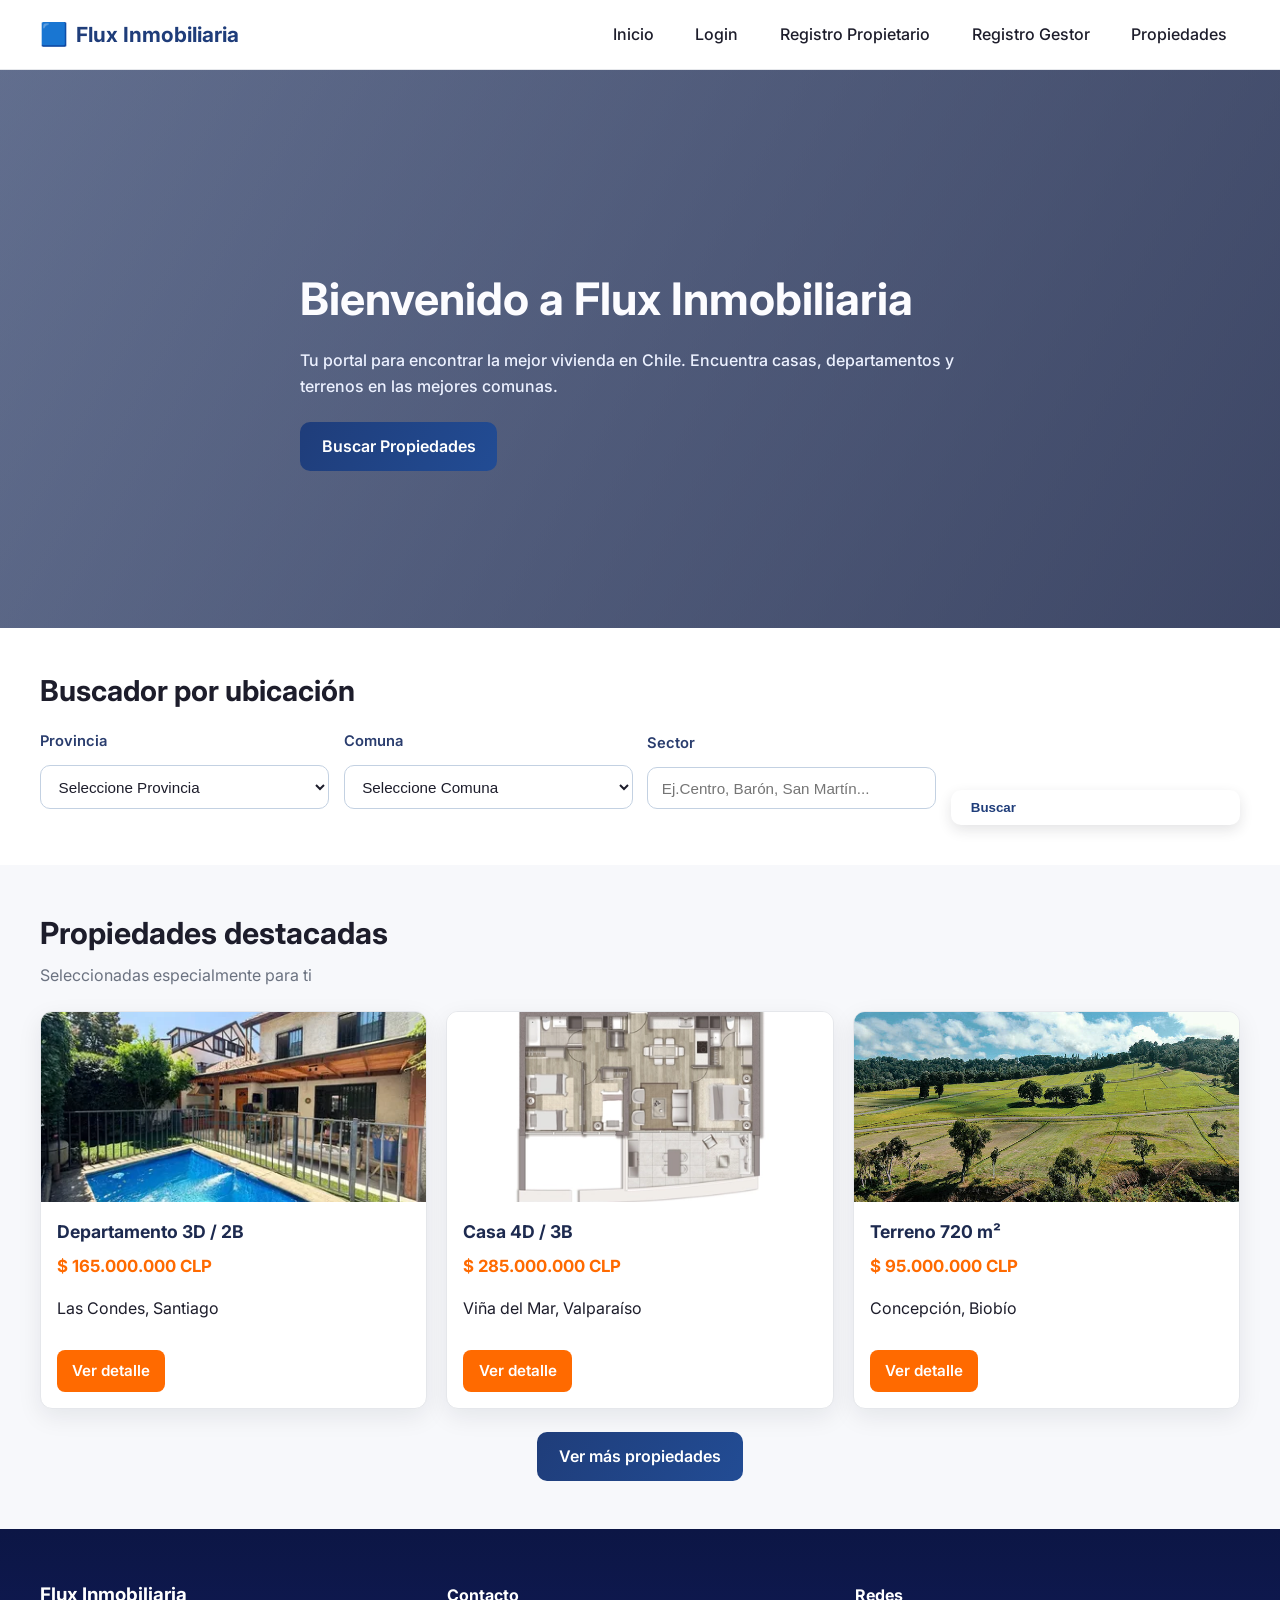
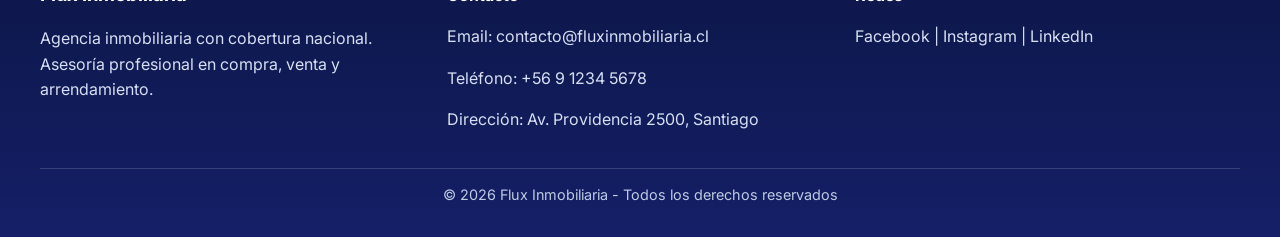
==== login/index.html @ 7565865b "Primera version Flux Inmobiliaria" ====
<!DOCTYPE html>
<html lang="es">
<head>
  <meta charset="UTF-8" />
  <meta name="viewport" content="width=device-width, initial-scale=1.0" />
  <meta name="description" content="Flux Inmobiliaria: encuentra los mejores inmuebles en Chile, con gestión profesional de propiedades, usuarios y publicaciones." />
  <title>Flux Inmobiliaria | Inicio</title>
  <link rel="stylesheet" href="../css/styles.css" />
  <link rel="preconnect" href="https://fonts.googleapis.com" />
  <link rel="preconnect" href="https://fonts.gstatic.com" crossorigin />
  <link
    href="https://fonts.googleapis.com/css2?family=Inter:wght@400;500;600;700;800&display=swap"
    rel="stylesheet"
  />
</head>
<body>
  <div class="site-wrapper">
    <header class="site-header">
      <div class="container header-inner">
        <a href="index.html" class="brand" aria-label="Flux Inmobiliaria">
          <span class="brand-logo">🟦</span>
          <span class="brand-text">Flux Inmobiliaria</span>
        </a>
        <nav class="site-nav" aria-label="Navegación principal">
          <a href="index.html">Inicio</a>
          <a href="../login/login.html">Login</a>
          <a href="../RegistroPropietario/propietario.html">Registro Propietario</a>
          <a href="../RegistroPropietario/gestorinmobiliario.html">Registro Gestor</a>
          <a href="../propiedades/listado.html">Propiedades</a>
        </nav>
      </div>
    </header>

    <main aria-label="Contenido principal">
      <section class="hero" aria-label="Banner principal">
        <div class="hero-overlay"></div>
        <div class="hero-content container">
          <h1>Bienvenido a Flux Inmobiliaria</h1>
          <p>
            Tu portal para encontrar la mejor vivienda en Chile. Encuentra casas, departamentos y terrenos en
            las mejores comunas.
          </p>
          <a href="#buscador" class="btn btn-primary">Buscar Propiedades</a>
        </div>
      </section>

      <section id="buscador" class="search-section">
        <div class="container">
          <h2>Buscador por ubicación</h2>
          <form class="search-form" aria-label="Formulario de búsqueda de propiedades">
            <div class="form-group">
              <label for="provincia">Provincia</label>
              <select id="provincia" name="provincia" required>
                <option value="">Seleccione Provincia</option>
                <option value="santiago">Santiago</option>
                <option value="valparaiso">Valparaíso</option>
                <option value="biobio">Biobío</option>
                <option value="araucania">La Araucanía</option>
              </select>
            </div>
            <div class="form-group">
              <label for="comuna">Comuna</label>
              <select id="comuna" name="comuna" required>
                <option value="">Seleccione Comuna</option>
                <option value="las-condes">Las Condes</option>
                <option value="vina-del-mar">Viña del Mar</option>
                <option value="concepcion">Concepción</option>
                <option value="temuco">Temuco</option>
              </select>
            </div>
            <div class="form-group">
              <label for="sector">Sector</label>
              <input
                type="text"
                id="sector"
                name="sector"
                placeholder="Ej.Centro, Barón, San Martín..."
                required
              />
            </div>
            <button type="submit" class="btn btn-secondary">Buscar</button>
          </form>
        </div>
      </section>

      <section class="featured-properties">
        <div class="container">
          <div class="section-header">
            <h2>Propiedades destacadas</h2>
            <p>Seleccionadas especialmente para ti</p>
          </div>
          <div class="cards-grid">
            <article class="card">
              <img
                src="../img/propiedades/casalascondes.jpg"
                alt="Departamento moderno en Las Condes"
                loading="lazy"
              />
              <div class="card-body">
                <h3>Departamento 3D / 2B</h3>
                <p class="price">$ 165.000.000 CLP</p>
                <p>Las Condes, Santiago</p>
                <a href="../propiedades/detalle.html" class="btn btn-card">Ver detalle</a>
              </div>
            </article>

            <article class="card">
              <img
                src="../img/propiedades/departamentoviñadelmar.jpg"
                alt="Casa con patio en Viña del Mar"
                loading="lazy"
              />
              <div class="card-body">
                <h3>Casa 4D / 3B</h3>
                <p class="price">$ 285.000.000 CLP</p>
                <p>Viña del Mar, Valparaíso</p>
                <a href="../propiedades/detalle.html" class="btn btn-card">Ver detalle</a>
              </div>
            </article>

            <article class="card">
              <img
                src="../img/propiedades/terreno.jpg"
                alt="Terreno amplio en Concepción"
                loading="lazy"
              />
              <div class="card-body">
                <h3>Terreno 720 m²</h3>
                <p class="price">$ 95.000.000 CLP</p>
                <p>Concepción, Biobío</p>
                <a href="../propiedades/detalle.html" class="btn btn-card">Ver detalle</a>
              </div>
            </article>
          </div>
          <div class="more-btn-wrapper">
            <a href="../propiedades/listado.html" class="btn btn-primary">Ver más propiedades</a>
          </div>
        </div>
      </section>
    </main>

    <footer class="site-footer">
      <div class="container footer-grid">
        <div>
          <h3>Flux Inmobiliaria</h3>
          <p>
            Agencia inmobiliaria con cobertura nacional. Asesoría profesional en compra, venta y arrendamiento.
          </p>
        </div>
        <div>
          <h4>Contacto</h4>
          <p>Email: contacto@fluxinmobiliaria.cl</p>
          <p>Teléfono: +56 9 1234 5678</p>
          <p>Dirección: Av. Providencia 2500, Santiago</p>
        </div>
        <div>
          <h4>Redes</h4>
          <p>Facebook | Instagram | LinkedIn</p>
        </div>
      </div>
      <div class="footer-bottom">
        <p>© 2026 Flux Inmobiliaria - Todos los derechos reservados</p>
      </div>
    </footer>
  </div>
</body>
</html>
---- css/styles.css ----
:root {
  --bg: #f7f8fb;
  --card: #ffffff;
  --primary: #1f3d7a;
  --primary-light: #2f5ea6;
  --secondary: #ff6a00;
  --text: #1d1d2b;
  --muted: #6b7280;
  --border: #e5e7eb;
  --radius: 12px;
  --shadow: 0 8px 24px rgba(16, 24, 40, 0.08);
  --container-w: 1200px;
}

*,
*::before,
*::after {
  box-sizing: border-box;
}

body {
  margin: 0;
  font-family: "Inter", "Segoe UI", Roboto, sans-serif;
  background: var(--bg);
  color: var(--text);
  line-height: 1.6;
}

.site-wrapper {
  display: flex;
  flex-direction: column;
  min-height: 100vh;
}

.container {
  width: min(100% - 2rem, var(--container-w));
  margin: 0 auto;
}

.header-inner {
  display: flex;
  justify-content: space-between;
  align-items: center;
  padding: 0.9rem 0;
}

.brand {
  display: flex;
  align-items: center;
  gap: 0.5rem;
  text-decoration: none;
  color: var(--primary);
  font-weight: 700;
  font-size: 1.3rem;
}

.brand-logo {
  font-size: 1.4rem;
}

.site-nav {
  display: flex;
  gap: 1rem;
}

.site-nav a {
  color: var(--text);
  text-decoration: none;
  font-weight: 500;
  padding: 0.45rem 0.8rem;
  border-radius: 8px;
  transition: all 0.2s ease;
}

.site-nav a:hover,
.site-nav a:focus-visible {
  background: rgba(31, 61, 122, 0.1);
  color: var(--primary);
}

.site-header {
  background: #ffffff;
  border-bottom: 1px solid var(--border);
  position: sticky;
  top: 0;
  z-index: 50;
}

.hero {
  position: relative;
  min-height: 62vh;
  background: linear-gradient(180deg, rgba(31, 61, 122, 0.52), rgba(31, 61, 122, 0.52)),
    url("../img/banner/banner1.jpg") center/cover no-repeat;
  display: flex;
  align-items: center;
  color: #fcfcff;
}

.hero-overlay {
  position: absolute;
  inset: 0;
  background: linear-gradient(120deg, rgba(12, 17, 46, 0.3), rgba(12, 17, 46, 0.6));
}

.hero-content {
  position: relative;
  max-width: 680px;
  z-index: 1;
  padding: 3rem 0;
}

.hero h1 {
  font-size: clamp(2rem, 3.5vw, 3.2rem);
  margin-bottom: 0.8rem;
}

.hero p {
  margin: 0 0 1.4rem;
  color: #ecf1ff;
  font-weight: 500;
}

.btn {
  display: inline-flex;
  align-items: center;
  gap: 0.4rem;
  border: none;
  border-radius: 10px;
  font-weight: 600;
  text-decoration: none;
  cursor: pointer;
  transition: all 0.2s ease;
}

.btn-primary {
  background: linear-gradient(120deg, var(--primary), #224c94);
  color: #fff;
  padding: 0.75rem 1.35rem;
}

.btn-primary:hover,
.btn-primary:focus-visible {
  transform: translateY(-1px);
  box-shadow: 0 8px 20px rgba(31, 61, 122, 0.3);
}

.btn-secondary {
  background: #ffffff;
  color: var(--primary);
  padding: 0.65rem 1.25rem;
  box-shadow: 0 5px 14px rgba(29, 29, 43, 0.12);
}

.btn-secondary:hover,
.btn-secondary:focus-visible {
  background: #f4f8ff;
}

.btn-card {
  display: inline-block;
  margin-top: 0.8rem;
  background: var(--secondary);
  color: #fff;
  padding: 0.55rem 0.95rem;
  border-radius: 8px;
  font-size: 0.95rem;
  text-decoration: none;
}

.btn-card:hover,
.btn-card:focus-visible {
  background: #d65600;
}

.search-section {
  padding: 2.5rem 0;
  background: #fff;
}

.search-section h2 {
  margin: 0;
  font-size: 1.8rem;
}

.search-form {
  margin-top: 1rem;
  display: grid;
  gap: 0.9rem;
  grid-template-columns: repeat(4, minmax(0, 1fr));
  align-items: end;
}

.form-group {
  display: flex;
  flex-direction: column;
  gap: 0.35rem;
}

label {
  font-weight: 600;
}

input,
select {
  border: 1px solid var(--border);
  border-radius: 10px;
  padding: 0.75rem 0.9rem;
  background: #fff;
  color: #1d1d2b;
  outline: none;
  transition: border-color 0.2s ease, box-shadow 0.2s ease;
}

input:focus,
select:focus {
  border-color: var(--primary);
  box-shadow: 0 0 0 3px rgba(31, 61, 122, 0.12);
}

.featured-properties {
  padding: 2.7rem 0 3rem;
}

.section-header h2 {
  margin: 0;
  font-size: 1.9rem;
}

.section-header p {
  margin: 0.35rem 0 1.4rem;
  color: var(--muted);
}

.cards-grid {
  display: grid;
  gap: 1.2rem;
  grid-template-columns: repeat(3, minmax(0, 1fr));
}

.card {
  background: var(--card);
  border: 1px solid var(--border);
  border-radius: var(--radius);
  overflow: hidden;
  box-shadow: var(--shadow);
  display: flex;
  flex-direction: column;
}

.card img {
  width: 100%;
  height: 190px;
  object-fit: cover;
  display: block;
}

.card-body {
  padding: 1rem;
}

.card-body h3 {
  margin: 0;
  font-size: 1.1rem;
  color: #1d2a4f;
}

.price {
  margin: 0.45rem 0;
  font-size: 1.05rem;
  color: var(--secondary);
  font-weight: 700;
}

.more-btn-wrapper {
  margin-top: 1.4rem;
  display: flex;
  justify-content: center;
}

.site-footer {
  background: linear-gradient(180deg, #0c1645, #141f67);
  color: #d7dff2;
  padding: 2rem 0 1rem;
}

.footer-grid {
  display: grid;
  gap: 1.4rem;
  grid-template-columns: repeat(3, minmax(0, 1fr));
  border-bottom: 1px solid rgba(255, 255, 255, 0.16);
  padding-bottom: 1.2rem;
}

.footer-grid h3,
.footer-grid h4 {
  color: #fff;
  margin-bottom: 0.5rem;
}

.footer-bottom {
  text-align: center;
  margin-top: 0.8rem;
  font-size: 0.9rem;
  color: #bfc9e4;
}

@media (max-width: 1024px) {
  .cards-grid {
    grid-template-columns: repeat(2, minmax(0, 1fr));
  }

  .search-form {
    grid-template-columns: repeat(2, minmax(0, 1fr));
  }

  .footer-grid {
    grid-template-columns: 1fr;
  }
}

@media (max-width: 760px) {
  .header-inner {
    flex-wrap: wrap;
    gap: 0.75rem;
  }

  .site-nav {
    width: 100%;
    flex-wrap: wrap;
    gap: 0.45rem;
  }

  .hero {
    min-height: 55vh;
  }

  .search-form {
    grid-template-columns: 1fr;
  }

  .cards-grid {
    grid-template-columns: 1fr;
  }

  .hero-content {
    padding: 2rem 0;
  }

  .site-footer {
    padding: 1.5rem 0 0.8rem;
  }
}


/* === Estilos para página de login Flux Inmobiliaria === */
.login-page {
  min-height: 100vh;
  background: linear-gradient(180deg, #edf2f8 0%, #dce6f5 100%);
  display: grid;
  place-items: center;
  padding: 1.5rem;
  font-family: "Inter", system-ui, -apple-system, BlinkMacSystemFont, "Segoe UI", sans-serif;
}

.login-header {
  position: absolute;
  top: 1rem;
  left: 1.2rem;
}

.brand-login {
  color: #1f3d7a;
  font-weight: 700;
  text-decoration: none;
  font-size: 1.15rem;
  letter-spacing: 0.02em;
}

.login-main {
  width: min(420px, 100%);
}

.login-box {
  width: 100%;
  background: #ffffff;
  border: 1px solid #dae3ef;
  border-radius: 16px;
  box-shadow: 0 16px 30px rgba(22, 35, 74, 0.15);
  padding: 2rem;
}

.login-box h1 {
  margin-top: 0;
  margin-bottom: 0.4rem;
  font-size: 1.7rem;
  color: #14274a;
}

.login-box p {
  margin: 0 0 1.2rem;
  color: #5f6f8e;
  font-size: 0.97rem;
}

.form-group {
  margin-bottom: 1rem;
  display: flex;
  flex-direction: column;
  gap: 0.35rem;
}

.form-group label {
  font-size: 0.92rem;
  font-weight: 600;
  color: #2a3d6e;
}

.form-group input {
  border: 1px solid #c8d2e3;
  border-radius: 10px;
  padding: 0.72rem 0.85rem;
  font-size: 0.97rem;
  color: #1f2a45;
  background: #ffffff;
  transition: border 0.2s ease, box-shadow 0.2s ease;
}

.form-group input:focus {
  outline: none;
  border-color: #1f3d7a;
  box-shadow: 0 0 0 4px rgba(31, 61, 122, 0.14);
}

.btn-full {
  width: 100%;
  padding: 0.78rem 0.9rem;
  border-radius: 10px;
  font-weight: 700;
  font-size: 1rem;
}

.forgot-text {
  margin-top: 0.8rem;
  text-align: right;
}

.forgot-text a {
  color: #1f3d7a;
  text-decoration: none;
  font-size: 0.94rem;
}

.forgot-text a:hover,
.forgot-text a:focus-visible {
  text-decoration: underline;
}

.login-header .brand-login {
  display: inline-flex;
  align-items: center;
  gap: 0.5rem;
  text-decoration: none;
  color: #ffffff;
  background: linear-gradient(135deg, #3b82f6, #1d4ed8);
  padding: 0.7rem 1.1rem;
  border-radius: 999px;
  font-weight: 700;
  font-size: 1.15rem;
  box-shadow: 0 8px 20px rgba(59, 130, 246, 0.25);
  transition: transform 0.2s ease, box-shadow 0.2s ease;
}

.login-header .brand-login:hover,
.login-header .brand-login:focus-visible {
  transform: translateY(-1px);
  box-shadow: 0 10px 24px rgba(59, 130, 246, 0.35);
}

.login-footer {
  margin-top: 1.2rem;
  text-align: center;
  color: #5e6d8f;
  font-size: 0.92rem;
}

.login-footer a {
  color: #1f3d7a;
  text-decoration: none;
  font-weight: 600;
}

.login-footer a:hover,
.login-footer a:focus-visible {
  text-decoration: underline;
}

/* adaptaciones móviles */
@media (max-width: 600px) {
  .login-header {
    top: 0.8rem;
    left: 0.8rem;
  }

  .login-box {
    padding: 1.6rem;
  }
}

.login-page.recuperar {
  min-height: 100vh;
  background: linear-gradient(180deg, #f5f8ff 0%, #e9eefc 100%);
}

.login-box {
  width: min(440px, 100%);
  margin: 0 auto;
  border: 1px solid #d4dee9;
  background: #ffffff;
  padding: 2rem;
  border-radius: 14px;
  box-shadow: 0 14px 28px rgba(13, 38, 92, 0.12);
}

.login-box h1 {
  margin-bottom: 0.5rem;
  color: #1d2f5e;
}

.login-box p {
  color: #536586;
  margin-bottom: 1.2rem;
}

.btn-full {
  width: 100%;
  font-size: 1rem;
  padding: 0.8rem;
}


.form-page {
  min-height: 100vh;
  background: linear-gradient(180deg, #edf2fc 0%, #e4edfa 100%);
  display: grid;
  place-items: center;
  padding: 1.5rem;
}

.form-header {
  position: relative;
  top: 0;
  left: 0;
  padding-bottom: 1rem;
  border-bottom: 1px solid #d7e0ed;
  margin-bottom: 1.5rem;
  display: flex;
  justify-content: space-between;
  align-items: center;
  gap: 1rem;
}

.form-header .brand-login {
  font-weight: 700;
  color: #1f3d7a;
  text-decoration: none;
  font-size: 1.35rem;
}

.registro-nav {
  display: flex;
  gap: 0.5rem;
}

.btn-nav {
  padding: 0.55rem 1rem;
  border-radius: 999px;
  font-weight: 600;
  text-decoration: none;
  color: #1f3d7a;
  background: #e2e8f0;
  border: 1px solid transparent;
  box-shadow: 0 5px 14px rgba(31, 61, 122, 0.1);
  transition: all 0.2s ease;
}

.btn-nav:hover,
.btn-nav:focus-visible {
  background: linear-gradient(135deg, #3b82f6, #2563eb);
  color: #ffffff;
  box-shadow: 0 8px 18px rgba(37, 99, 235, 0.35);
  transform: translateY(-1px);
}

.btn-nav.active {
  background: linear-gradient(135deg, #1d4ed8, #2563eb);
  color: #ffffff;
  border-color: #1d4ed8;
  box-shadow: 0 8px 22px rgba(37, 99, 235, 0.45);
}


.form-main {
  width: min(680px, 100%);
}

.form-box {
  background: #fff;
  border: 1px solid #d7e0ed;
  border-radius: 14px;
  box-shadow: 0 16px 32px rgba(20, 40, 86, 0.14);
  padding: 2rem;
}

.form-box h1 {
  margin: 0 0 0.35rem;
  color: #152a57;
}
.form-box p {
  margin: 0 0 1.2rem;
  color: #587092;
}

.sr-only {
  position: absolute;
  width: 1px;
  height: 1px;
  margin: -1px;
  border: 0;
  padding: 0;
  clip: rect(0 0 0 0);
  white-space: nowrap;
  overflow: hidden;
}

.form-grid {
  display: grid;
  grid-template-columns: repeat(2, minmax(0, 1fr));
  gap: 1rem;
}

.form-group {
  display: flex;
  flex-direction: column;
  gap: 0.4rem;
}

.form-hint {
  font-size: 0.85rem;
  color: #64748b;
}

.form-check {
  display: flex;
  align-items: center;
  gap: 0.5rem;
}

.form-box button {
  margin-top: 1rem;
  width: 100%;
  padding: 0.95rem;
}

.form-box {
  border: 1px solid #cbd5e1;
  background: linear-gradient(145deg, #ffffff, #f4f7fb);
}

.form-box h1 {
  font-size: 2rem;
}


.form-grid {
  display: grid;
  gap: 1rem;
  grid-template-columns: repeat(auto-fit, minmax(220px, 1fr));
}

.form-group label {
  font-weight: 600;
  margin-bottom: 0.35rem;
  display: block;
}

.form-group input,
.form-group select {
  width: 100%;
  border: 1px solid #c3d1e2;
  border-radius: 10px;
  padding: 0.72rem 0.85rem;
  font-size: 0.95rem;
  background: #fff;
}

.form-group input:focus,
.form-group select:focus {
  border-color: #1f3d7a;
  box-shadow: 0 0 0 4px rgba(31, 61, 122, 0.14);
}

.btn-full {
  width: 100%;
  padding: 0.85rem;
  font-weight: 700;
}

.forgot-text {
  margin-top: 0.8rem;
  text-align: right;
}
.forgot-text a {
  color: #1f3d7a;
}
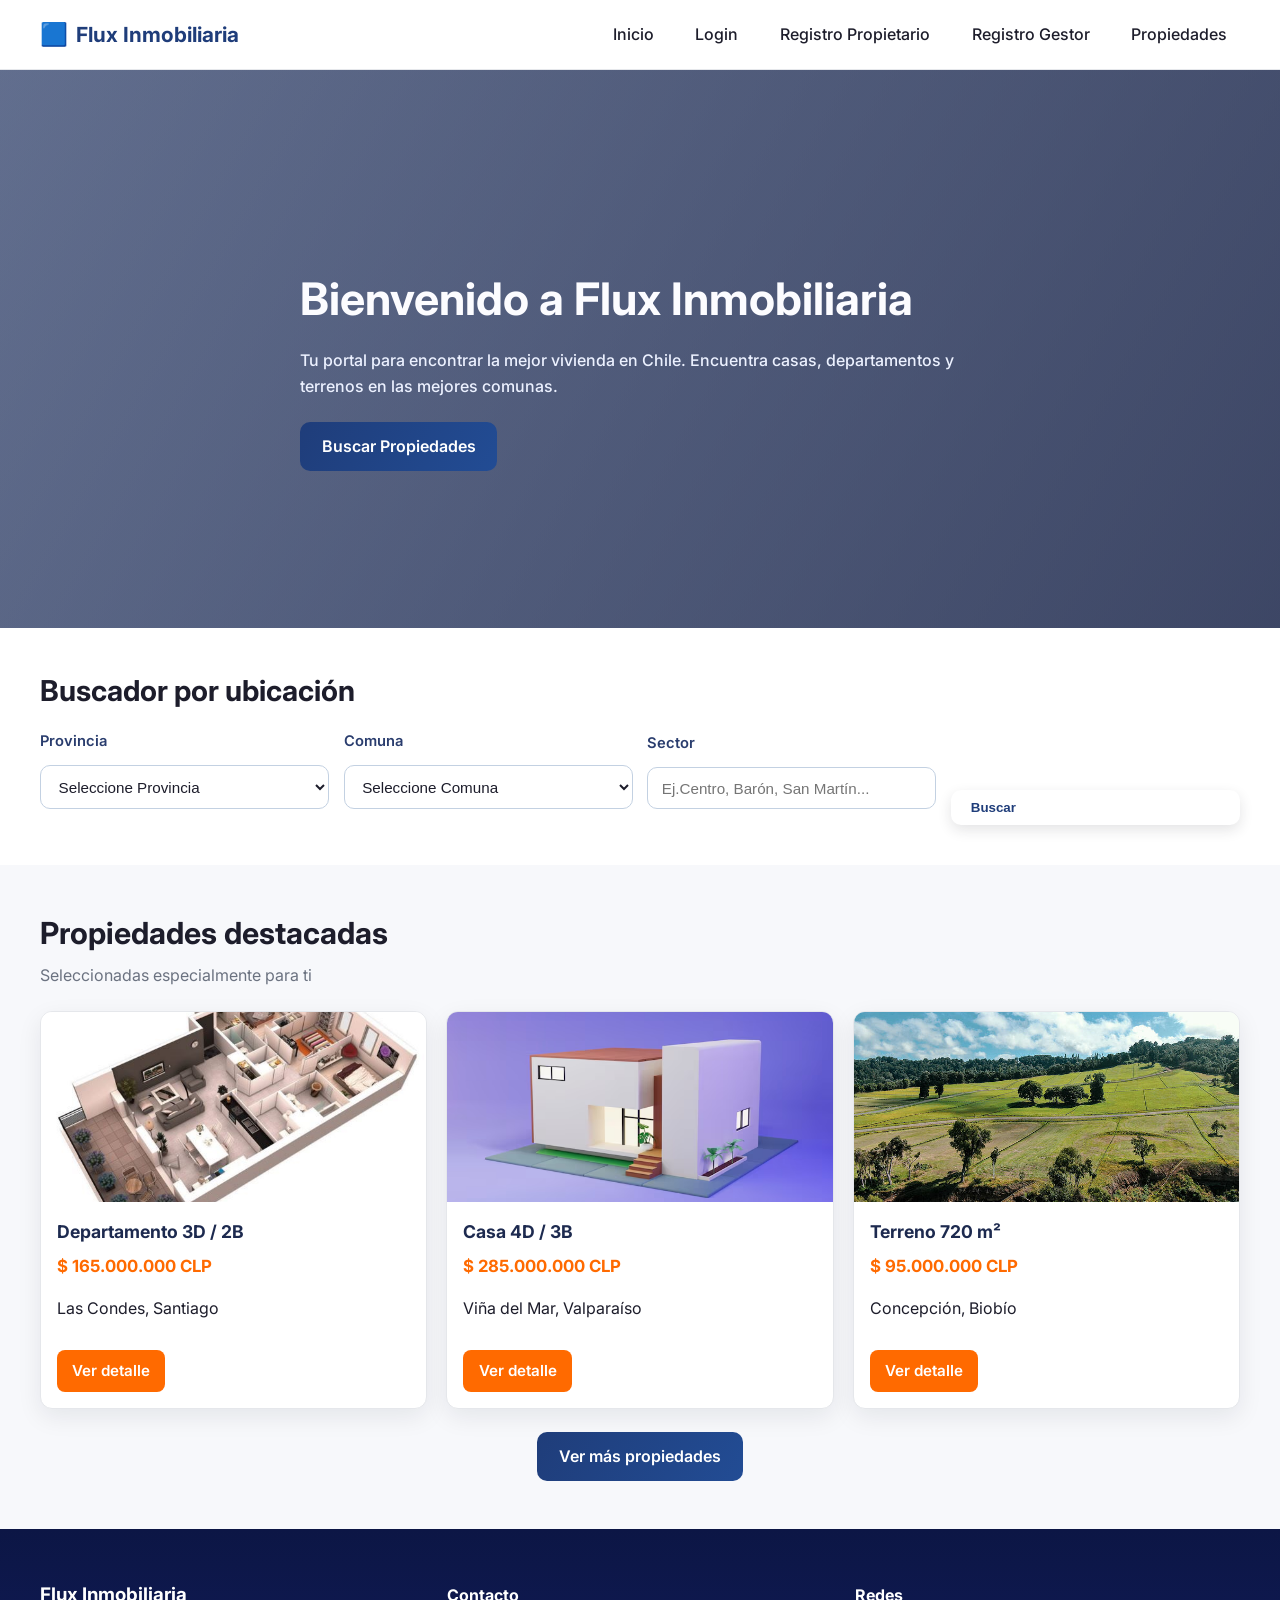
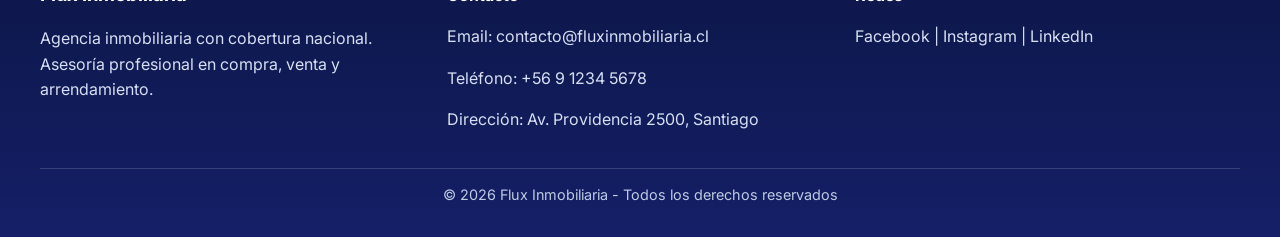
==== commit d60248ea: "Actualiza galerias y rutas de propiedades para publicacion" ====
--- a/login/index.html
+++ b/login/index.html
@@ -92,7 +92,7 @@
           <div class="cards-grid">
             <article class="card">
               <img
-                src="../img/propiedades/casalascondes.jpg"
+                src="../img/propiedades/departamentojak.jpg"
                 alt="Departamento moderno en Las Condes"
                 loading="lazy"
               />
@@ -100,13 +100,13 @@
                 <h3>Departamento 3D / 2B</h3>
                 <p class="price">$ 165.000.000 CLP</p>
                 <p>Las Condes, Santiago</p>
-                <a href="../propiedades/detalle.html" class="btn btn-card">Ver detalle</a>
+                <a href="../propiedades/detalle.html?id=depa-vina" class="btn btn-card">Ver detalle</a>
               </div>
             </article>
 
             <article class="card">
               <img
-                src="../img/propiedades/departamentoviñadelmar.jpg"
+                src="../img/propiedades/casa4d1.jpg"
                 alt="Casa con patio en Viña del Mar"
                 loading="lazy"
               />
@@ -114,7 +114,7 @@
                 <h3>Casa 4D / 3B</h3>
                 <p class="price">$ 285.000.000 CLP</p>
                 <p>Viña del Mar, Valparaíso</p>
-                <a href="../propiedades/detalle.html" class="btn btn-card">Ver detalle</a>
+                <a href="../propiedades/detalle.html?id=las-condes-casa" class="btn btn-card">Ver detalle</a>
               </div>
             </article>
 
@@ -128,7 +128,7 @@
                 <h3>Terreno 720 m²</h3>
                 <p class="price">$ 95.000.000 CLP</p>
                 <p>Concepción, Biobío</p>
-                <a href="../propiedades/detalle.html" class="btn btn-card">Ver detalle</a>
+                <a href="../propiedades/detalle.html?id=terreno-concepcion" class="btn btn-card">Ver detalle</a>
               </div>
             </article>
           </div>
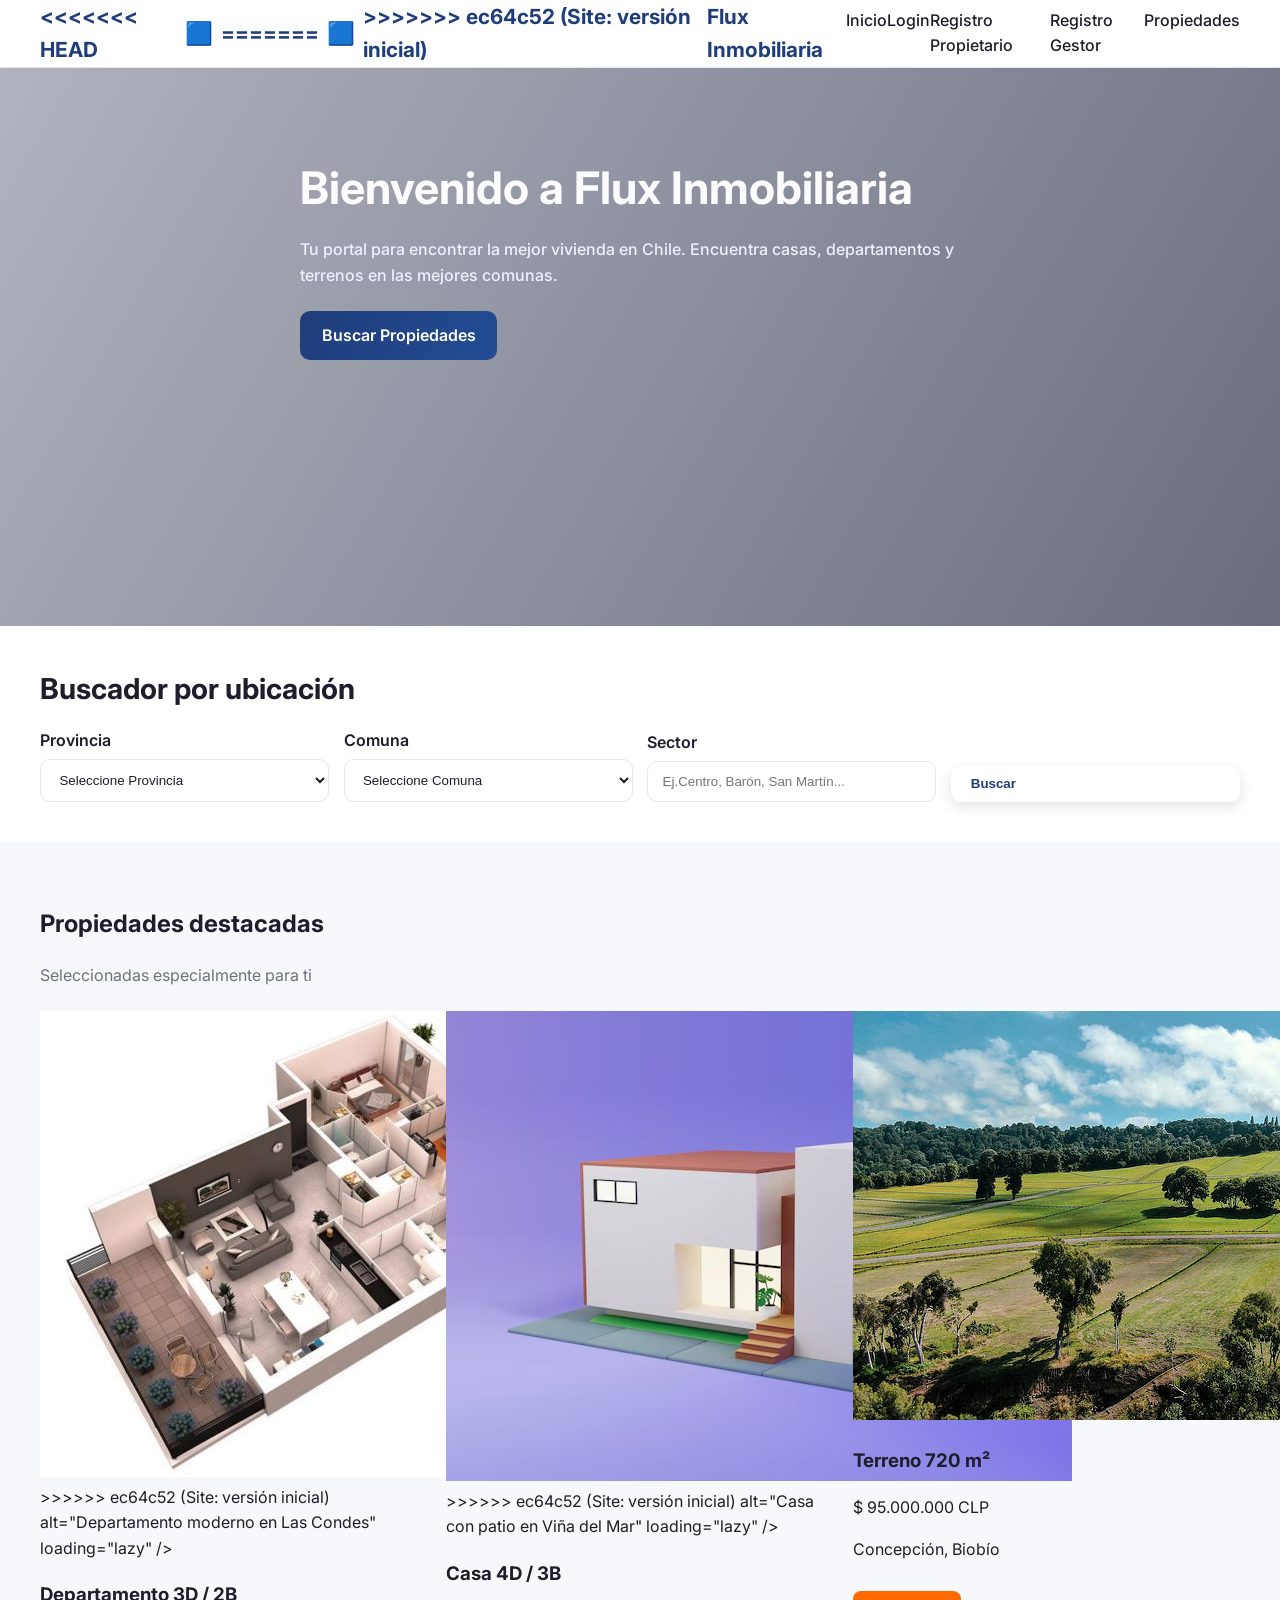
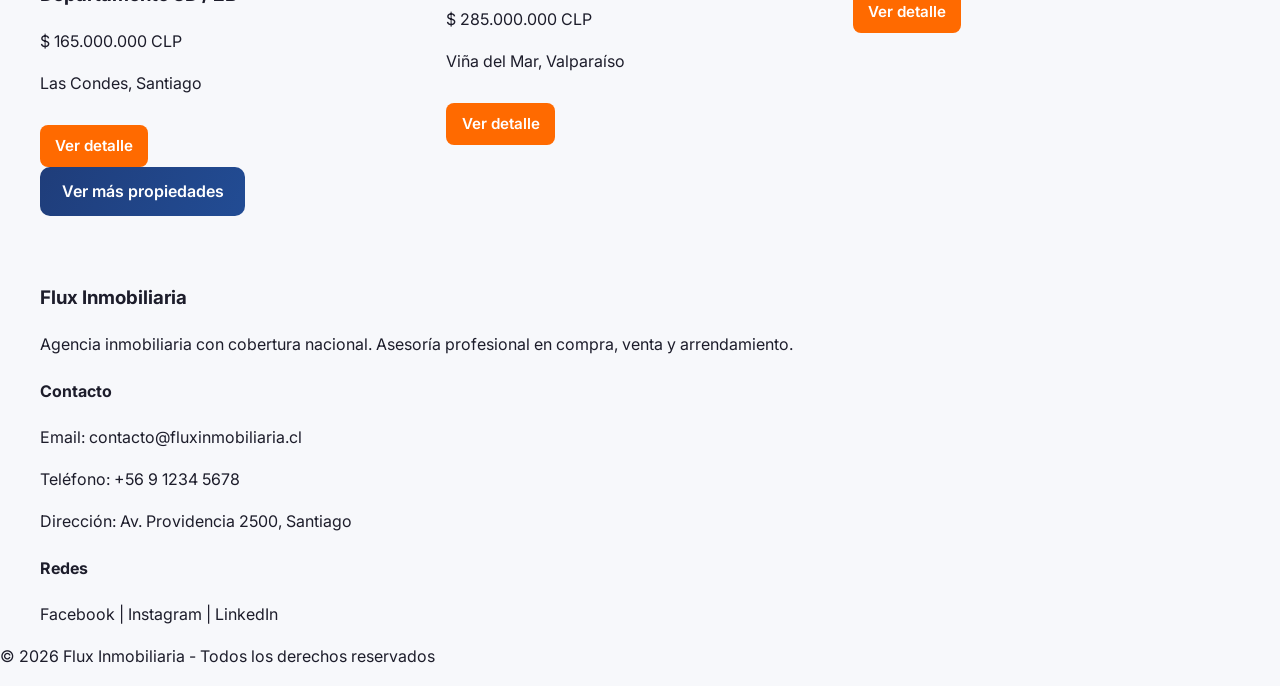
==== commit 12b00647: "Site: versión inicial" ====
--- a/login/index.html
+++ b/login/index.html
@@ -18,7 +18,11 @@
     <header class="site-header">
       <div class="container header-inner">
         <a href="index.html" class="brand" aria-label="Flux Inmobiliaria">
+<<<<<<< HEAD
           <span class="brand-logo">🟦</span>
+=======
+          <span class="brand-logo" aria-hidden="true">🟦</span>
+>>>>>>> ec64c52 (Site: versión inicial)
           <span class="brand-text">Flux Inmobiliaria</span>
         </a>
         <nav class="site-nav" aria-label="Navegación principal">
@@ -92,7 +96,11 @@
           <div class="cards-grid">
             <article class="card">
               <img
+<<<<<<< HEAD
                 src="../img/propiedades/departamentojak.jpg"
+=======
+                src="../img/propiedades/casalascondes.jpg"
+>>>>>>> ec64c52 (Site: versión inicial)
                 alt="Departamento moderno en Las Condes"
                 loading="lazy"
               />
@@ -106,7 +114,11 @@
 
             <article class="card">
               <img
+<<<<<<< HEAD
                 src="../img/propiedades/casa4d1.jpg"
+=======
+                src="../img/propiedades/departamentoviñadelmar.jpg"
+>>>>>>> ec64c52 (Site: versión inicial)
                 alt="Casa con patio en Viña del Mar"
                 loading="lazy"
               />
--- a/css/styles.css
+++ b/css/styles.css
@@ -41,7 +41,11 @@
   display: flex;
   justify-content: space-between;
   align-items: center;
+<<<<<<< HEAD
   padding: 0.9rem 0;
+=======
+  padding: 0.95rem 0 1rem;
+>>>>>>> ec64c52 (Site: versión inicial)
 }
 
 .brand {
@@ -56,18 +60,30 @@
 
 .brand-logo {
   font-size: 1.4rem;
+<<<<<<< HEAD
+=======
+  line-height: 1;
+>>>>>>> ec64c52 (Site: versión inicial)
 }
 
 .site-nav {
   display: flex;
+<<<<<<< HEAD
   gap: 1rem;
+=======
+  gap: 1.1rem;
+>>>>>>> ec64c52 (Site: versión inicial)
 }
 
 .site-nav a {
   color: var(--text);
   text-decoration: none;
   font-weight: 500;
+<<<<<<< HEAD
   padding: 0.45rem 0.8rem;
+=======
+  padding: 0.35rem 0.65rem;
+>>>>>>> ec64c52 (Site: versión inicial)
   border-radius: 8px;
   transition: all 0.2s ease;
 }
@@ -84,13 +100,21 @@
   position: sticky;
   top: 0;
   z-index: 50;
+<<<<<<< HEAD
+=======
+  box-shadow: 0 1px 0 rgba(15, 23, 42, 0.03);
+>>>>>>> ec64c52 (Site: versión inicial)
 }
 
 .hero {
   position: relative;
   min-height: 62vh;
+<<<<<<< HEAD
   background: linear-gradient(180deg, rgba(31, 61, 122, 0.52), rgba(31, 61, 122, 0.52)),
     url("../img/banner/banner1.jpg") center/cover no-repeat;
+=======
+  background: linear-gradient(180deg, rgba(31, 61, 122, 0.52), rgba(31, 61, 122, 0.52));
+>>>>>>> ec64c52 (Site: versión inicial)
   display: flex;
   align-items: center;
   color: #fcfcff;
@@ -221,6 +245,14 @@
   padding: 2.7rem 0 3rem;
 }
 
+<<<<<<< HEAD
+=======
+.featured-properties--home {
+  padding: 1rem 0 2.25rem;
+  background: #f7f8fb;
+}
+
+>>>>>>> ec64c52 (Site: versión inicial)
 .section-header h2 {
   margin: 0;
   font-size: 1.9rem;
@@ -237,6 +269,13 @@
   grid-template-columns: repeat(3, minmax(0, 1fr));
 }
 
+<<<<<<< HEAD
+=======
+.cards-grid--home {
+  gap: 1.35rem;
+}
+
+>>>>>>> ec64c52 (Site: versión inicial)
 .card {
   background: var(--card);
   border: 1px solid var(--border);
@@ -247,9 +286,20 @@
   flex-direction: column;
 }
 
+<<<<<<< HEAD
 .card img {
   width: 100%;
   height: 190px;
+=======
+.card--home {
+  border-radius: 16px;
+  box-shadow: 0 6px 22px rgba(15, 23, 42, 0.08);
+}
+
+.card img {
+  width: 100%;
+  height: 235px;
+>>>>>>> ec64c52 (Site: versión inicial)
   object-fit: cover;
   display: block;
 }
@@ -258,12 +308,30 @@
   padding: 1rem;
 }
 
+<<<<<<< HEAD
+=======
+.card-body--home {
+  padding: 1rem 1.1rem 1.1rem;
+}
+
+>>>>>>> ec64c52 (Site: versión inicial)
 .card-body h3 {
   margin: 0;
   font-size: 1.1rem;
   color: #1d2a4f;
 }
 
+<<<<<<< HEAD
+=======
+.card-body--home h2 {
+  margin: 0;
+  font-size: 1.4rem;
+  line-height: 1.2;
+  color: #24324f;
+  font-weight: 800;
+}
+
+>>>>>>> ec64c52 (Site: versión inicial)
 .price {
   margin: 0.45rem 0;
   font-size: 1.05rem;
@@ -271,16 +339,40 @@
   font-weight: 700;
 }
 
+<<<<<<< HEAD
 .more-btn-wrapper {
   margin-top: 1.4rem;
+=======
+.location {
+  margin: 0.2rem 0 0;
+  font-size: 1.05rem;
+  color: #2e3440;
+}
+
+.more-btn-wrapper {
+  margin-top: 1.75rem;
+>>>>>>> ec64c52 (Site: versión inicial)
   display: flex;
   justify-content: center;
 }
 
+<<<<<<< HEAD
 .site-footer {
   background: linear-gradient(180deg, #0c1645, #141f67);
   color: #d7dff2;
   padding: 2rem 0 1rem;
+=======
+.btn-primary--home {
+  padding: 0.8rem 1.9rem;
+  border-radius: 12px;
+  background: linear-gradient(180deg, #325ea6 0%, #274d91 100%);
+}
+
+.site-footer {
+  background: linear-gradient(180deg, #0c1645, #141f67);
+  color: #d7dff2;
+  padding: 2.05rem 0 1rem;
+>>>>>>> ec64c52 (Site: versión inicial)
 }
 
 .footer-grid {
@@ -318,6 +410,36 @@
   }
 }
 
+<<<<<<< HEAD
+=======
+@media (max-width: 900px) {
+  .header-inner {
+    flex-direction: column;
+    gap: 0.85rem;
+  }
+
+  .site-nav {
+    flex-wrap: wrap;
+    justify-content: center;
+  }
+}
+
+@media (max-width: 720px) {
+  .cards-grid--home,
+  .cards-grid {
+    grid-template-columns: 1fr;
+  }
+
+  .card img {
+    height: 220px;
+  }
+
+  .more-btn-wrapper {
+    margin-top: 1.25rem;
+  }
+}
+
+>>>>>>> ec64c52 (Site: versión inicial)
 @media (max-width: 760px) {
   .header-inner {
     flex-wrap: wrap;
@@ -356,19 +478,40 @@
 .login-page {
   min-height: 100vh;
   background: linear-gradient(180deg, #edf2f8 0%, #dce6f5 100%);
+<<<<<<< HEAD
   display: grid;
   place-items: center;
+=======
+  display: flex;
+  flex-direction: column;
+  align-items: center;
+>>>>>>> ec64c52 (Site: versión inicial)
   padding: 1.5rem;
   font-family: "Inter", system-ui, -apple-system, BlinkMacSystemFont, "Segoe UI", sans-serif;
 }
 
 .login-header {
+<<<<<<< HEAD
   position: absolute;
   top: 1rem;
   left: 1.2rem;
 }
 
 .brand-login {
+=======
+  width: min(100%, var(--container-w));
+  display: flex;
+  align-items: center;
+  justify-content: space-between;
+  gap: 1rem;
+  margin-bottom: 2rem;
+}
+
+.brand-login {
+  display: inline-flex;
+  align-items: center;
+  gap: 0.5rem;
+>>>>>>> ec64c52 (Site: versión inicial)
   color: #1f3d7a;
   font-weight: 700;
   text-decoration: none;
@@ -377,12 +520,64 @@
 }
 
 .login-main {
+<<<<<<< HEAD
   width: min(420px, 100%);
+=======
+  width: min(1180px, 100%);
+}
+
+.login-hero {
+  display: grid;
+  grid-template-columns: 1.05fr 0.95fr;
+  gap: 1.5rem;
+  align-items: center;
+}
+
+.login-copy,
+.owner-copy {
+  padding: 1rem 0.25rem;
+}
+
+.login-eyebrow {
+  display: inline-flex;
+  align-items: center;
+  gap: 0.4rem;
+  padding: 0.45rem 0.8rem;
+  border-radius: 999px;
+  background: rgba(37, 99, 235, 0.1);
+  color: #1d4ed8;
+  font-weight: 700;
+  font-size: 0.9rem;
+  margin-bottom: 1rem;
+}
+
+.login-points,
+.owner-points {
+  display: flex;
+  flex-wrap: wrap;
+  gap: 0.65rem;
+  margin-top: 1.25rem;
+}
+
+.login-points span,
+.owner-points span {
+  display: inline-flex;
+  align-items: center;
+  padding: 0.55rem 0.8rem;
+  border-radius: 999px;
+  background: rgba(255, 255, 255, 0.72);
+  color: #1f2a45;
+  border: 1px solid rgba(226, 232, 240, 0.9);
+  box-shadow: 0 8px 18px rgba(22, 35, 74, 0.06);
+  font-size: 0.9rem;
+  font-weight: 600;
+>>>>>>> ec64c52 (Site: versión inicial)
 }
 
 .login-box {
   width: 100%;
   background: #ffffff;
+<<<<<<< HEAD
   border: 1px solid #dae3ef;
   border-radius: 16px;
   box-shadow: 0 16px 30px rgba(22, 35, 74, 0.15);
@@ -393,6 +588,19 @@
   margin-top: 0;
   margin-bottom: 0.4rem;
   font-size: 1.7rem;
+=======
+  border: 1px solid rgba(218, 227, 239, 0.95);
+  border-radius: 22px;
+  box-shadow: 0 18px 38px rgba(22, 35, 74, 0.12);
+  padding: 2rem;
+}
+
+.login-box h1,
+.login-box h2 {
+  margin-top: 0;
+  margin-bottom: 0.4rem;
+  font-size: 1.8rem;
+>>>>>>> ec64c52 (Site: versión inicial)
   color: #14274a;
 }
 
@@ -483,6 +691,39 @@
   font-size: 0.92rem;
 }
 
+<<<<<<< HEAD
+=======
+.login-header .site-nav {
+  display: flex;
+  gap: 0.75rem;
+  flex-wrap: wrap;
+  justify-content: flex-end;
+}
+
+.login-header .site-nav a,
+.form-header .registro-nav a {
+  color: #1f3d7a;
+  text-decoration: none;
+  padding: 0.55rem 0.85rem;
+  border-radius: 999px;
+  background: rgba(255, 255, 255, 0.7);
+  border: 1px solid rgba(208, 220, 236, 0.9);
+  box-shadow: 0 8px 18px rgba(22, 35, 74, 0.06);
+  font-weight: 600;
+  transition: transform 0.2s ease, background 0.2s ease, color 0.2s ease, box-shadow 0.2s ease;
+}
+
+.login-header .site-nav a:hover,
+.login-header .site-nav a:focus-visible,
+.form-header .registro-nav a:hover,
+.form-header .registro-nav a:focus-visible {
+  transform: translateY(-1px);
+  background: linear-gradient(135deg, #3b82f6, #1d4ed8);
+  color: #ffffff;
+  box-shadow: 0 10px 22px rgba(37, 99, 235, 0.24);
+}
+
+>>>>>>> ec64c52 (Site: versión inicial)
 .login-footer a {
   color: #1f3d7a;
   text-decoration: none;
@@ -497,13 +738,26 @@
 /* adaptaciones móviles */
 @media (max-width: 600px) {
   .login-header {
+<<<<<<< HEAD
     top: 0.8rem;
     left: 0.8rem;
+=======
+    flex-direction: column;
+    align-items: flex-start;
+    margin-bottom: 1.2rem;
+>>>>>>> ec64c52 (Site: versión inicial)
   }
 
   .login-box {
     padding: 1.6rem;
   }
+<<<<<<< HEAD
+=======
+
+  .login-header .site-nav {
+    justify-content: flex-start;
+  }
+>>>>>>> ec64c52 (Site: versión inicial)
 }
 
 .login-page.recuperar {
@@ -540,23 +794,47 @@
 
 .form-page {
   min-height: 100vh;
+<<<<<<< HEAD
   background: linear-gradient(180deg, #edf2fc 0%, #e4edfa 100%);
   display: grid;
   place-items: center;
+=======
+  background:
+    radial-gradient(circle at top right, rgba(37, 99, 235, 0.12), transparent 30%),
+    radial-gradient(circle at bottom left, rgba(14, 165, 233, 0.1), transparent 35%),
+    linear-gradient(180deg, #edf2fc 0%, #e4edfa 100%);
+  display: flex;
+  flex-direction: column;
+  align-items: center;
+>>>>>>> ec64c52 (Site: versión inicial)
   padding: 1.5rem;
 }
 
 .form-header {
+<<<<<<< HEAD
   position: relative;
   top: 0;
   left: 0;
   padding-bottom: 1rem;
   border-bottom: 1px solid #d7e0ed;
   margin-bottom: 1.5rem;
+=======
+  width: min(100%, 1180px);
+>>>>>>> ec64c52 (Site: versión inicial)
   display: flex;
   justify-content: space-between;
   align-items: center;
   gap: 1rem;
+<<<<<<< HEAD
+=======
+  padding: 0.9rem 1rem;
+  background: rgba(255, 255, 255, 0.72);
+  backdrop-filter: blur(10px);
+  border: 1px solid rgba(215, 224, 237, 0.9);
+  border-radius: 18px;
+  box-shadow: 0 12px 28px rgba(20, 40, 86, 0.08);
+  margin-bottom: 1.5rem;
+>>>>>>> ec64c52 (Site: versión inicial)
 }
 
 .form-header .brand-login {
@@ -600,11 +878,23 @@
 
 
 .form-main {
+<<<<<<< HEAD
   width: min(680px, 100%);
+=======
+  width: min(1180px, 100%);
+}
+
+.owner-hero {
+  display: grid;
+  grid-template-columns: 1.05fr 0.95fr;
+  gap: 1.5rem;
+  align-items: start;
+>>>>>>> ec64c52 (Site: versión inicial)
 }
 
 .form-box {
   background: #fff;
+<<<<<<< HEAD
   border: 1px solid #d7e0ed;
   border-radius: 14px;
   box-shadow: 0 16px 32px rgba(20, 40, 86, 0.14);
@@ -614,6 +904,19 @@
 .form-box h1 {
   margin: 0 0 0.35rem;
   color: #152a57;
+=======
+  border: 1px solid rgba(215, 224, 237, 0.95);
+  border-radius: 22px;
+  box-shadow: 0 18px 38px rgba(20, 40, 86, 0.12);
+  padding: 2rem;
+}
+
+.form-box h1,
+.form-box h2 {
+  margin: 0 0 0.35rem;
+  color: #152a57;
+  font-size: 1.8rem;
+>>>>>>> ec64c52 (Site: versión inicial)
 }
 .form-box p {
   margin: 0 0 1.2rem;
@@ -662,12 +965,33 @@
 }
 
 .form-box {
+<<<<<<< HEAD
   border: 1px solid #cbd5e1;
   background: linear-gradient(145deg, #ffffff, #f4f7fb);
 }
 
 .form-box h1 {
   font-size: 2rem;
+=======
+  border: 1px solid rgba(203, 213, 225, 0.95);
+  background: linear-gradient(145deg, #ffffff, #f4f7fb);
+}
+
+.owner-copy h1,
+.login-copy h1 {
+  font-size: clamp(2rem, 3vw, 3rem);
+  line-height: 1.1;
+  margin: 0 0 0.8rem;
+  color: #13254b;
+}
+
+.owner-copy p,
+.login-copy p {
+  margin: 0;
+  color: #51627f;
+  line-height: 1.65;
+  max-width: 620px;
+>>>>>>> ec64c52 (Site: versión inicial)
 }
 
 
@@ -711,4 +1035,14 @@
 }
 .forgot-text a {
   color: #1f3d7a;
+<<<<<<< HEAD
+=======
+}
+
+@media (max-width: 1100px) {
+  .login-hero,
+  .owner-hero {
+    grid-template-columns: 1fr;
+  }
+>>>>>>> ec64c52 (Site: versión inicial)
 }
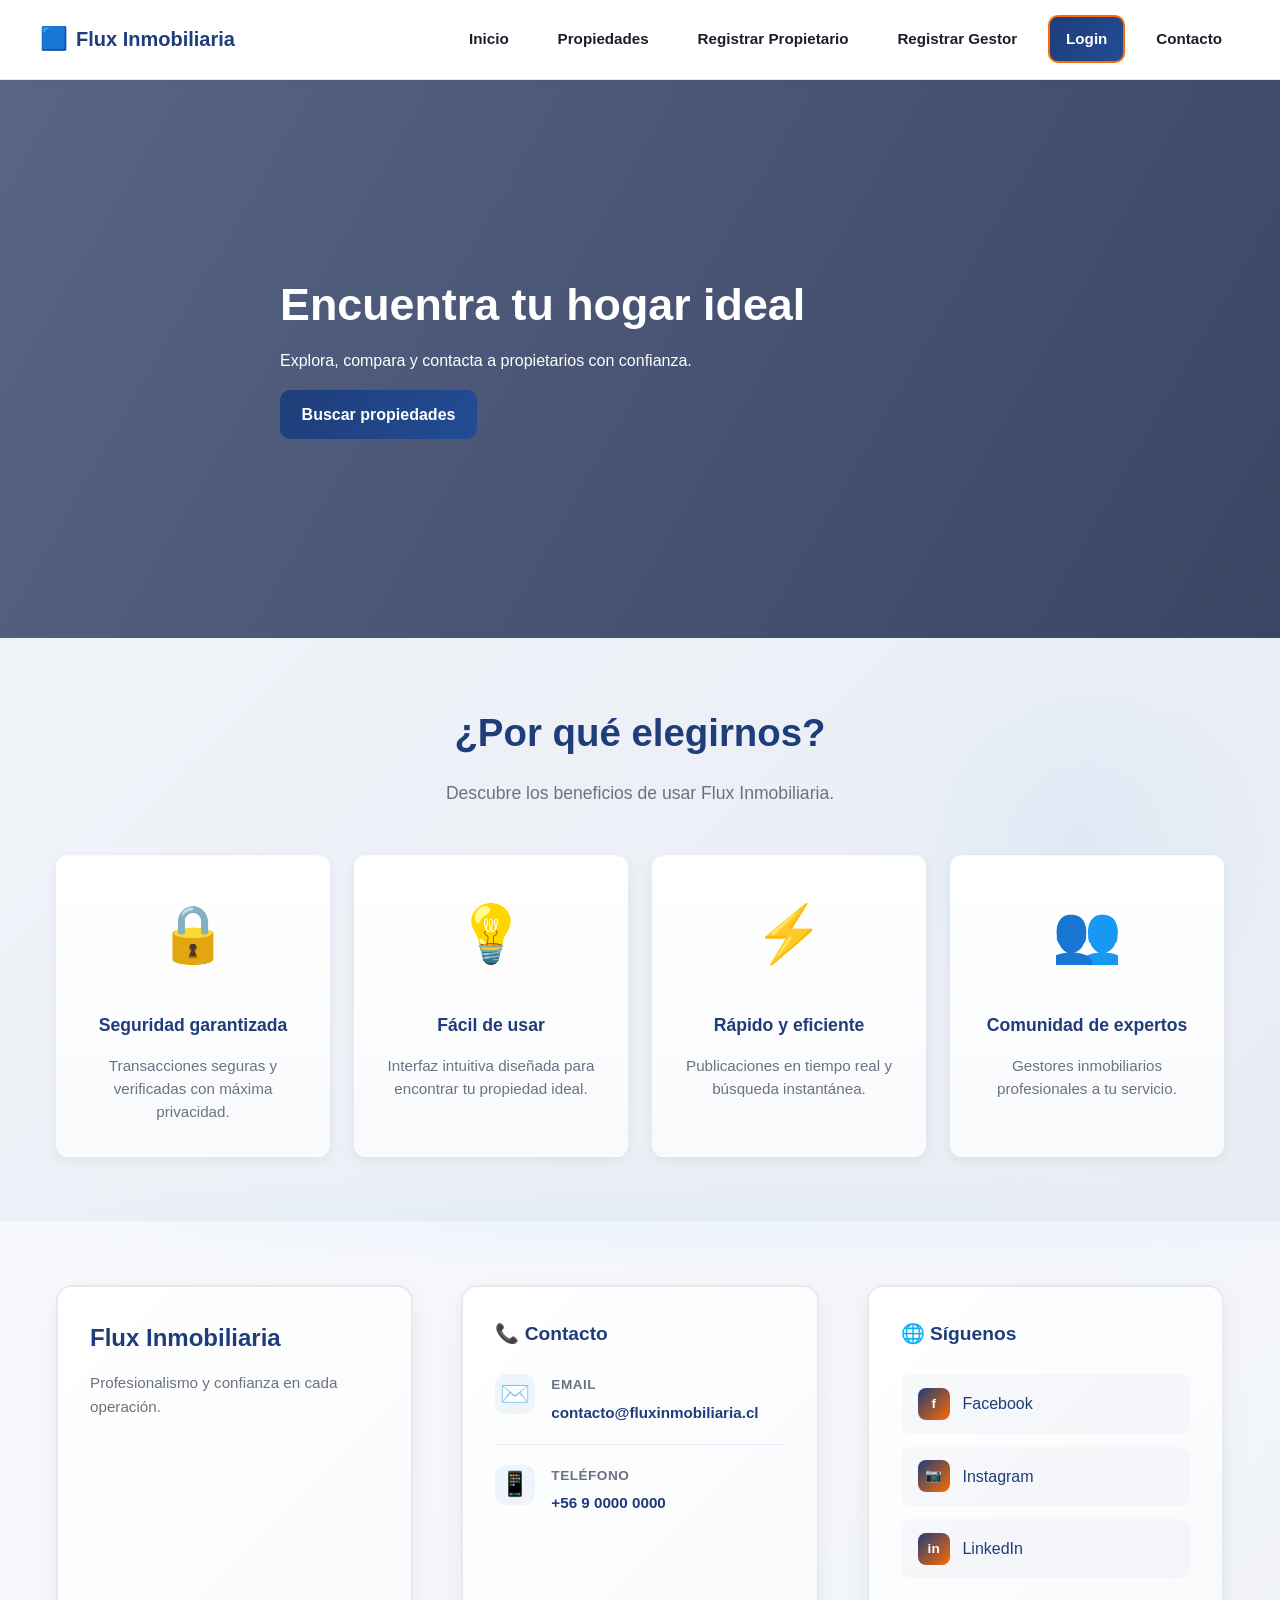
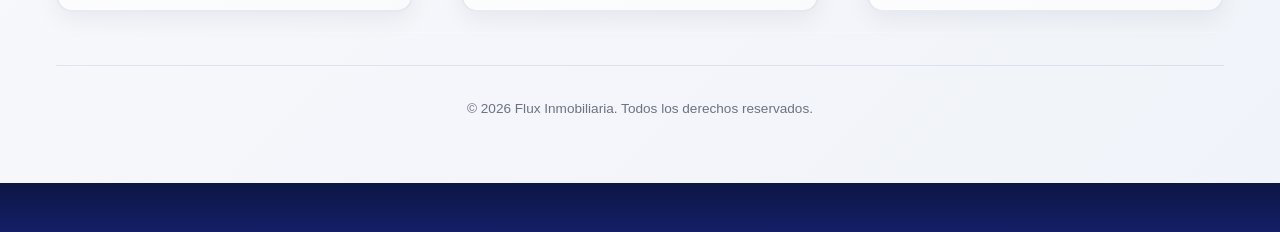
==== commit 802c0e78: "Actualizar: login con pestañas signup/login, espaciado detalle, número contacto aleatorio, estilos t" ====
--- a/login/index.html
+++ b/login/index.html
@@ -1,179 +1,12 @@
-<!DOCTYPE html>
+<!doctype html>
 <html lang="es">
-<head>
-  <meta charset="UTF-8" />
-  <meta name="viewport" content="width=device-width, initial-scale=1.0" />
-  <meta name="description" content="Flux Inmobiliaria: encuentra los mejores inmuebles en Chile, con gestión profesional de propiedades, usuarios y publicaciones." />
-  <title>Flux Inmobiliaria | Inicio</title>
-  <link rel="stylesheet" href="../css/styles.css" />
-  <link rel="preconnect" href="https://fonts.googleapis.com" />
-  <link rel="preconnect" href="https://fonts.gstatic.com" crossorigin />
-  <link
-    href="https://fonts.googleapis.com/css2?family=Inter:wght@400;500;600;700;800&display=swap"
-    rel="stylesheet"
-  />
-</head>
-<body>
-  <div class="site-wrapper">
-    <header class="site-header">
-      <div class="container header-inner">
-        <a href="index.html" class="brand" aria-label="Flux Inmobiliaria">
-<<<<<<< HEAD
-          <span class="brand-logo">🟦</span>
-=======
-          <span class="brand-logo" aria-hidden="true">🟦</span>
->>>>>>> ec64c52 (Site: versión inicial)
-          <span class="brand-text">Flux Inmobiliaria</span>
-        </a>
-        <nav class="site-nav" aria-label="Navegación principal">
-          <a href="index.html">Inicio</a>
-          <a href="../login/login.html">Login</a>
-          <a href="../RegistroPropietario/propietario.html">Registro Propietario</a>
-          <a href="../RegistroPropietario/gestorinmobiliario.html">Registro Gestor</a>
-          <a href="../propiedades/listado.html">Propiedades</a>
-        </nav>
-      </div>
-    </header>
-
-    <main aria-label="Contenido principal">
-      <section class="hero" aria-label="Banner principal">
-        <div class="hero-overlay"></div>
-        <div class="hero-content container">
-          <h1>Bienvenido a Flux Inmobiliaria</h1>
-          <p>
-            Tu portal para encontrar la mejor vivienda en Chile. Encuentra casas, departamentos y terrenos en
-            las mejores comunas.
-          </p>
-          <a href="#buscador" class="btn btn-primary">Buscar Propiedades</a>
-        </div>
-      </section>
-
-      <section id="buscador" class="search-section">
-        <div class="container">
-          <h2>Buscador por ubicación</h2>
-          <form class="search-form" aria-label="Formulario de búsqueda de propiedades">
-            <div class="form-group">
-              <label for="provincia">Provincia</label>
-              <select id="provincia" name="provincia" required>
-                <option value="">Seleccione Provincia</option>
-                <option value="santiago">Santiago</option>
-                <option value="valparaiso">Valparaíso</option>
-                <option value="biobio">Biobío</option>
-                <option value="araucania">La Araucanía</option>
-              </select>
-            </div>
-            <div class="form-group">
-              <label for="comuna">Comuna</label>
-              <select id="comuna" name="comuna" required>
-                <option value="">Seleccione Comuna</option>
-                <option value="las-condes">Las Condes</option>
-                <option value="vina-del-mar">Viña del Mar</option>
-                <option value="concepcion">Concepción</option>
-                <option value="temuco">Temuco</option>
-              </select>
-            </div>
-            <div class="form-group">
-              <label for="sector">Sector</label>
-              <input
-                type="text"
-                id="sector"
-                name="sector"
-                placeholder="Ej.Centro, Barón, San Martín..."
-                required
-              />
-            </div>
-            <button type="submit" class="btn btn-secondary">Buscar</button>
-          </form>
-        </div>
-      </section>
-
-      <section class="featured-properties">
-        <div class="container">
-          <div class="section-header">
-            <h2>Propiedades destacadas</h2>
-            <p>Seleccionadas especialmente para ti</p>
-          </div>
-          <div class="cards-grid">
-            <article class="card">
-              <img
-<<<<<<< HEAD
-                src="../img/propiedades/departamentojak.jpg"
-=======
-                src="../img/propiedades/casalascondes.jpg"
->>>>>>> ec64c52 (Site: versión inicial)
-                alt="Departamento moderno en Las Condes"
-                loading="lazy"
-              />
-              <div class="card-body">
-                <h3>Departamento 3D / 2B</h3>
-                <p class="price">$ 165.000.000 CLP</p>
-                <p>Las Condes, Santiago</p>
-                <a href="../propiedades/detalle.html?id=depa-vina" class="btn btn-card">Ver detalle</a>
-              </div>
-            </article>
-
-            <article class="card">
-              <img
-<<<<<<< HEAD
-                src="../img/propiedades/casa4d1.jpg"
-=======
-                src="../img/propiedades/departamentoviñadelmar.jpg"
->>>>>>> ec64c52 (Site: versión inicial)
-                alt="Casa con patio en Viña del Mar"
-                loading="lazy"
-              />
-              <div class="card-body">
-                <h3>Casa 4D / 3B</h3>
-                <p class="price">$ 285.000.000 CLP</p>
-                <p>Viña del Mar, Valparaíso</p>
-                <a href="../propiedades/detalle.html?id=las-condes-casa" class="btn btn-card">Ver detalle</a>
-              </div>
-            </article>
-
-            <article class="card">
-              <img
-                src="../img/propiedades/terreno.jpg"
-                alt="Terreno amplio en Concepción"
-                loading="lazy"
-              />
-              <div class="card-body">
-                <h3>Terreno 720 m²</h3>
-                <p class="price">$ 95.000.000 CLP</p>
-                <p>Concepción, Biobío</p>
-                <a href="../propiedades/detalle.html?id=terreno-concepcion" class="btn btn-card">Ver detalle</a>
-              </div>
-            </article>
-          </div>
-          <div class="more-btn-wrapper">
-            <a href="../propiedades/listado.html" class="btn btn-primary">Ver más propiedades</a>
-          </div>
-        </div>
-      </section>
-    </main>
-
-    <footer class="site-footer">
-      <div class="container footer-grid">
-        <div>
-          <h3>Flux Inmobiliaria</h3>
-          <p>
-            Agencia inmobiliaria con cobertura nacional. Asesoría profesional en compra, venta y arrendamiento.
-          </p>
-        </div>
-        <div>
-          <h4>Contacto</h4>
-          <p>Email: contacto@fluxinmobiliaria.cl</p>
-          <p>Teléfono: +56 9 1234 5678</p>
-          <p>Dirección: Av. Providencia 2500, Santiago</p>
-        </div>
-        <div>
-          <h4>Redes</h4>
-          <p>Facebook | Instagram | LinkedIn</p>
-        </div>
-      </div>
-      <div class="footer-bottom">
-        <p>© 2026 Flux Inmobiliaria - Todos los derechos reservados</p>
-      </div>
-    </footer>
-  </div>
-</body>
+  <head>
+    <meta charset="utf-8" />
+    <meta name="viewport" content="width=device-width,initial-scale=1" />
+    <meta http-equiv="refresh" content="0; url=/index.html" />
+    <title>Flux Inmobiliaria</title>
+  </head>
+  <body>
+    <p>Redirigiendo a la portada principal...</p>
+  </body>
 </html>
